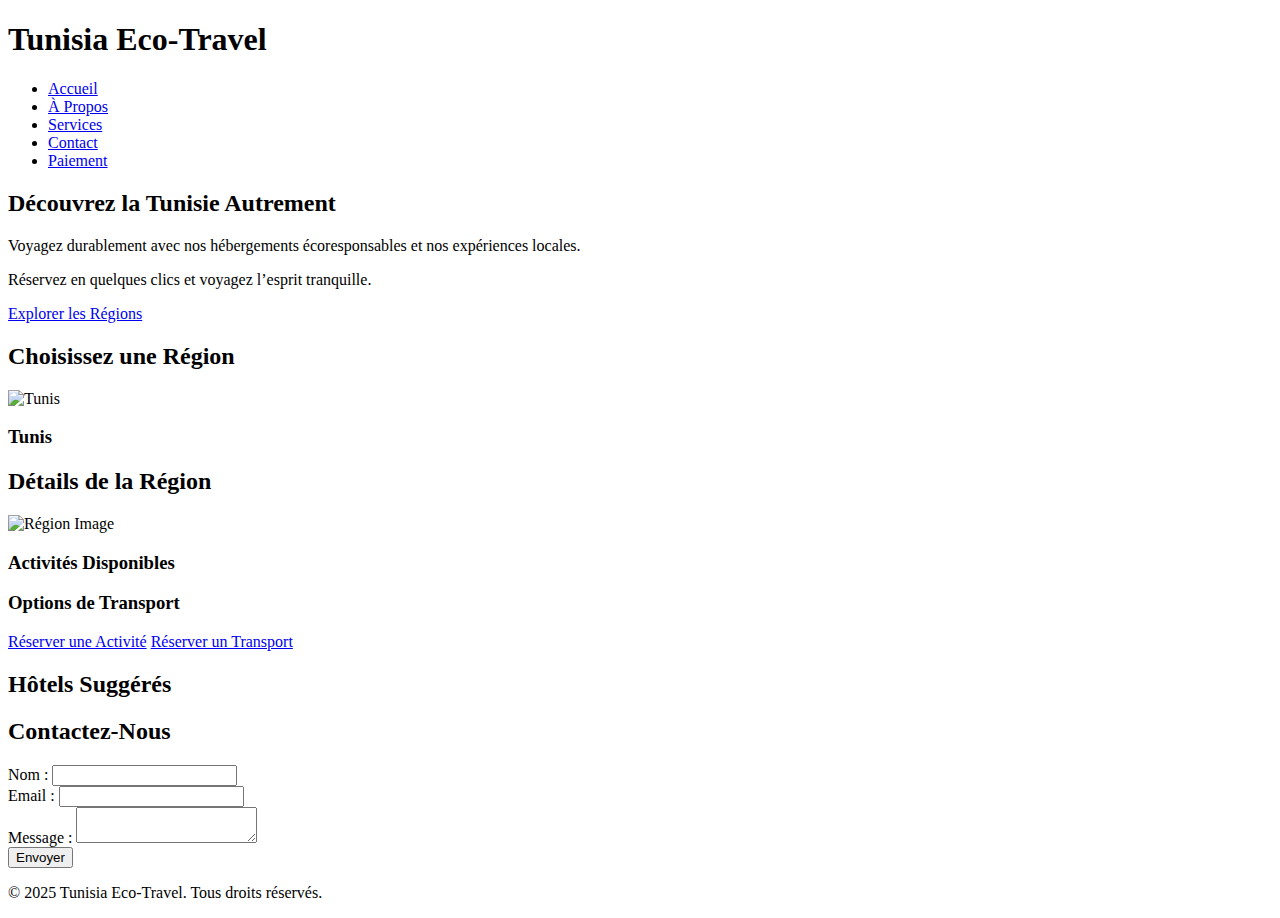
==== index.html @ 3aa5c6bc "Add files via upload" ====
<!DOCTYPE html>
<html lang="fr">
<head>
    <meta charset="UTF-8">
    <meta name="viewport" content="width=device-width, initial-scale=1.0">
    <title>Tunisia Eco-Travel</title>
    <link rel="stylesheet" href="css/styles.css">
    <link rel="stylesheet" href="https://cdnjs.cloudflare.com/ajax/libs/font-awesome/6.0.0-beta3/css/all.min.css">
    <style>
        @import url('https://fonts.googleapis.com/css2?family=Boldonse&family=Iansui&family=Inconsolata:wght@200..900&family=PT+Sans:ital,wght@0,400;0,700;1,400;1,700&family=Playwrite+HU:wght@100..400&display=swap');
    </style>
</head>
<body>
    <!-- Header -->
    <header>
        <div class="logo">
            <h1>Tunisia Eco-Travel</h1>
        </div>
        <nav>
            <ul>
                <li><a href="#home">Accueil</a></li>
                <li><a href="#about">À Propos</a></li>
                <li><a href="#services">Services</a></li>
                <li><a href="#contact">Contact</a></li>
                <li><a href="reservations/payment.html">Paiement</a></li>
            </ul>
        </nav>
    </header>

    <!-- Section Accueil -->
    <section id="home" class="hero" style="background-image: url('images/background.jpg');">
        <h2>Découvrez la Tunisie Autrement</h2>
        <p>Voyagez durablement avec nos hébergements écoresponsables et nos expériences locales.</p>
        <p>Réservez en quelques clics et voyagez l’esprit tranquille.</p>
        <a href="#services" class="btn">Explorer les Régions</a>
    </section>

    <!-- Section Services -->
    <section id="services" class="services">
        <h2>Choisissez une Région</h2>
        <div class="gouvernorat-grid">
            <!-- Example for Tunis -->
            <div class="gouvernorat-card" data-gouvernorat="tunis">
                <img src="images/gouvernorats/tunis.jpg" alt="Tunis">
                <h3>Tunis</h3>
            </div>
            <!-- Add more gouvernorats here -->
        </div>
    </section>

    <!-- Section Détails -->
    <section id="details" class="details">
        <h2 id="gouvernorat-name">Détails de la Région</h2>
        <div class="details-content">
            <div class="details-image">
                <img id="gouvernorat-image" src="" alt="Région Image">
            </div>
            <div class="details-text">
                <h3>Activités Disponibles</h3>
                <ul id="activities-list">
                    <!-- Activities will be populated by JavaScript -->
                </ul>
                <h3>Options de Transport</h3>
                <ul id="transport-list">
                    <!-- Transport options will be populated by JavaScript -->
                </ul>
                <a href="reservations/reservation-activite.html" class="btn">Réserver une Activité</a>
                <a href="reservations/reservation-transport.html" class="btn">Réserver un Transport</a>
            </div>
        </div>
    </section>

    <!-- Section Hôtels Suggérés -->
    <section id="hotels" class="hotels">
        <h2>Hôtels Suggérés</h2>
        <div class="hotel-grid">
            <!-- Hotel suggestions will be populated by JavaScript -->
        </div>
    </section>

    <!-- Section Contact -->
    <section id="contact" class="contact">
        <h2>Contactez-Nous</h2>
        <div class="contact-form">
            <form id="contactForm">
                <div class="form-group">
                    <label for="name">Nom :</label>
                    <input type="text" id="name" name="name" required>
                </div>
                <div class="form-group">
                    <label for="email">Email :</label>
                    <input type="email" id="email" name="email" required>
                </div>
                <div class="form-group">
                    <label for="message">Message :</label>
                    <textarea id="message" name="message" required></textarea>
                </div>
                <button type="submit">Envoyer</button>
            </form>
        </div>
    </section>

    <!-- Footer -->
    <footer>
        <p>&copy; 2025 Tunisia Eco-Travel. Tous droits réservés.</p>
    </footer>

    <!-- Script JavaScript -->
    <script src="js/scripts.js"></script>
</body>
</html>
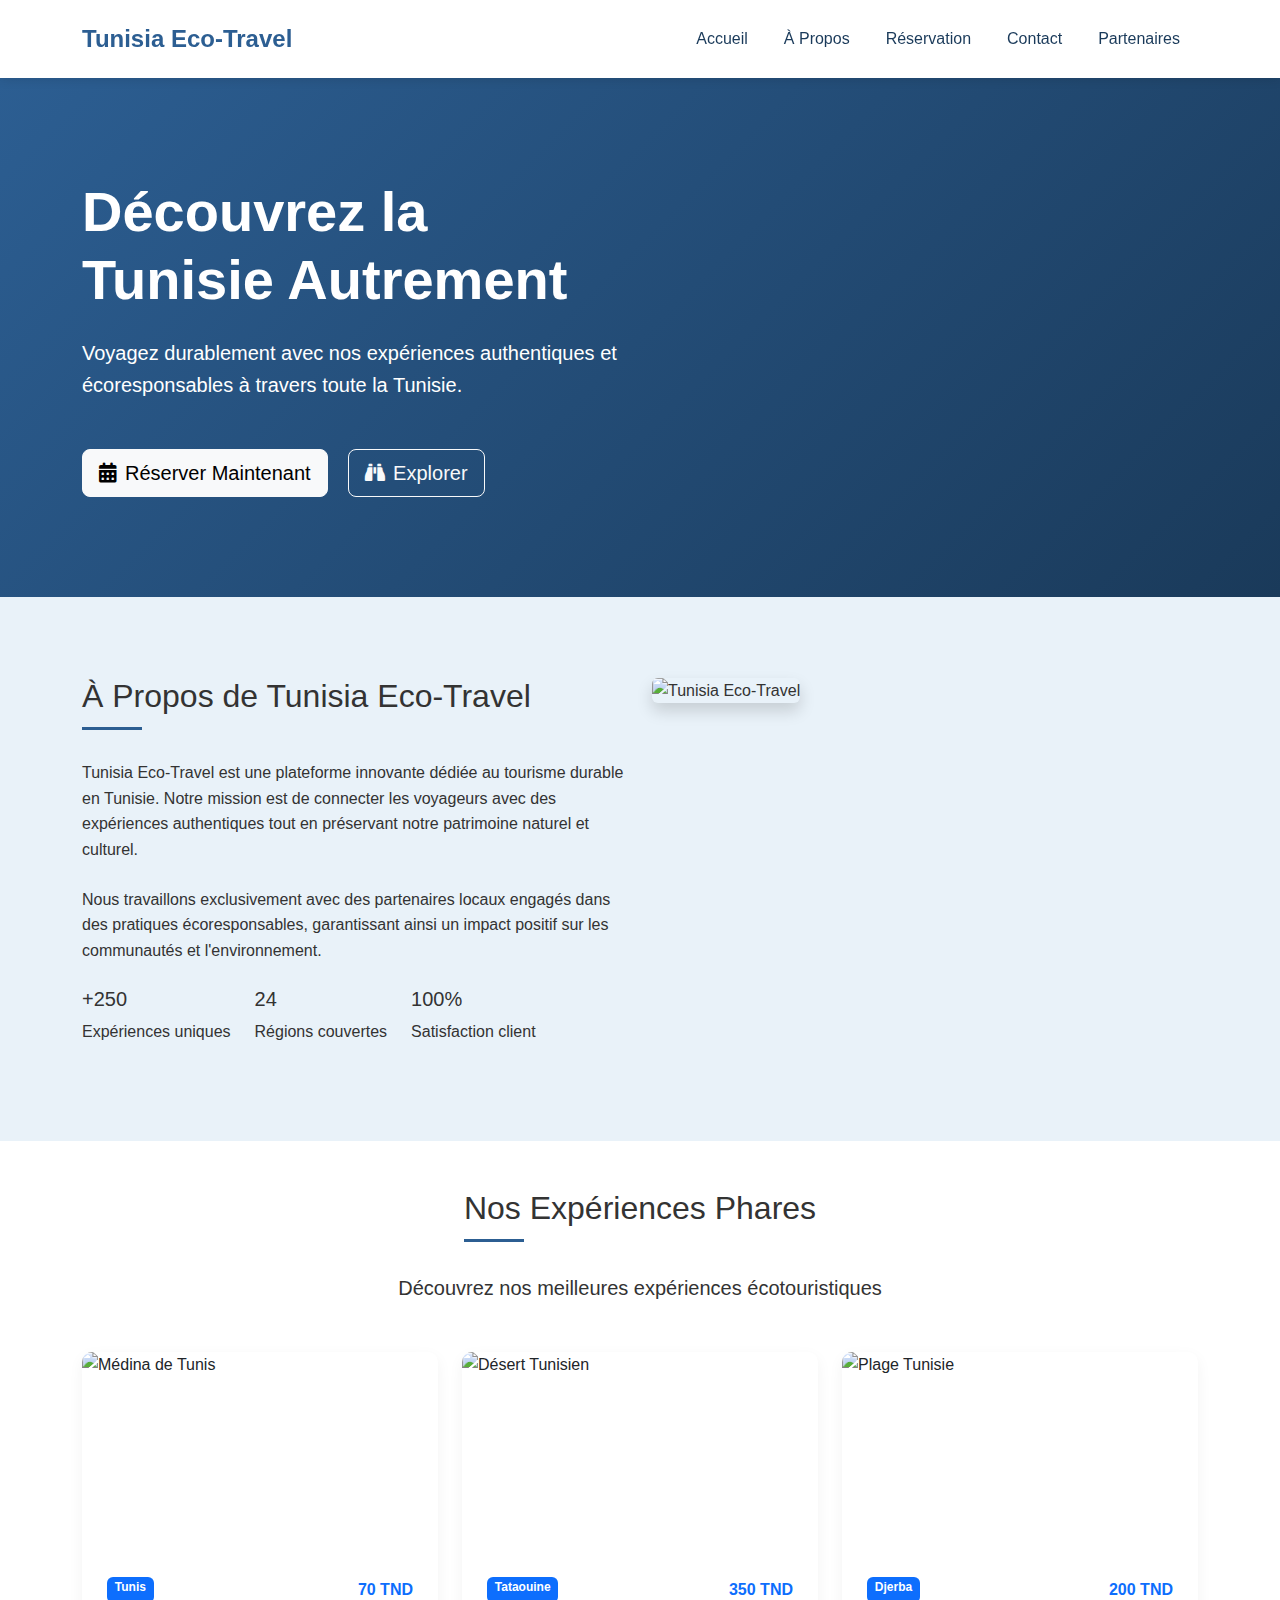
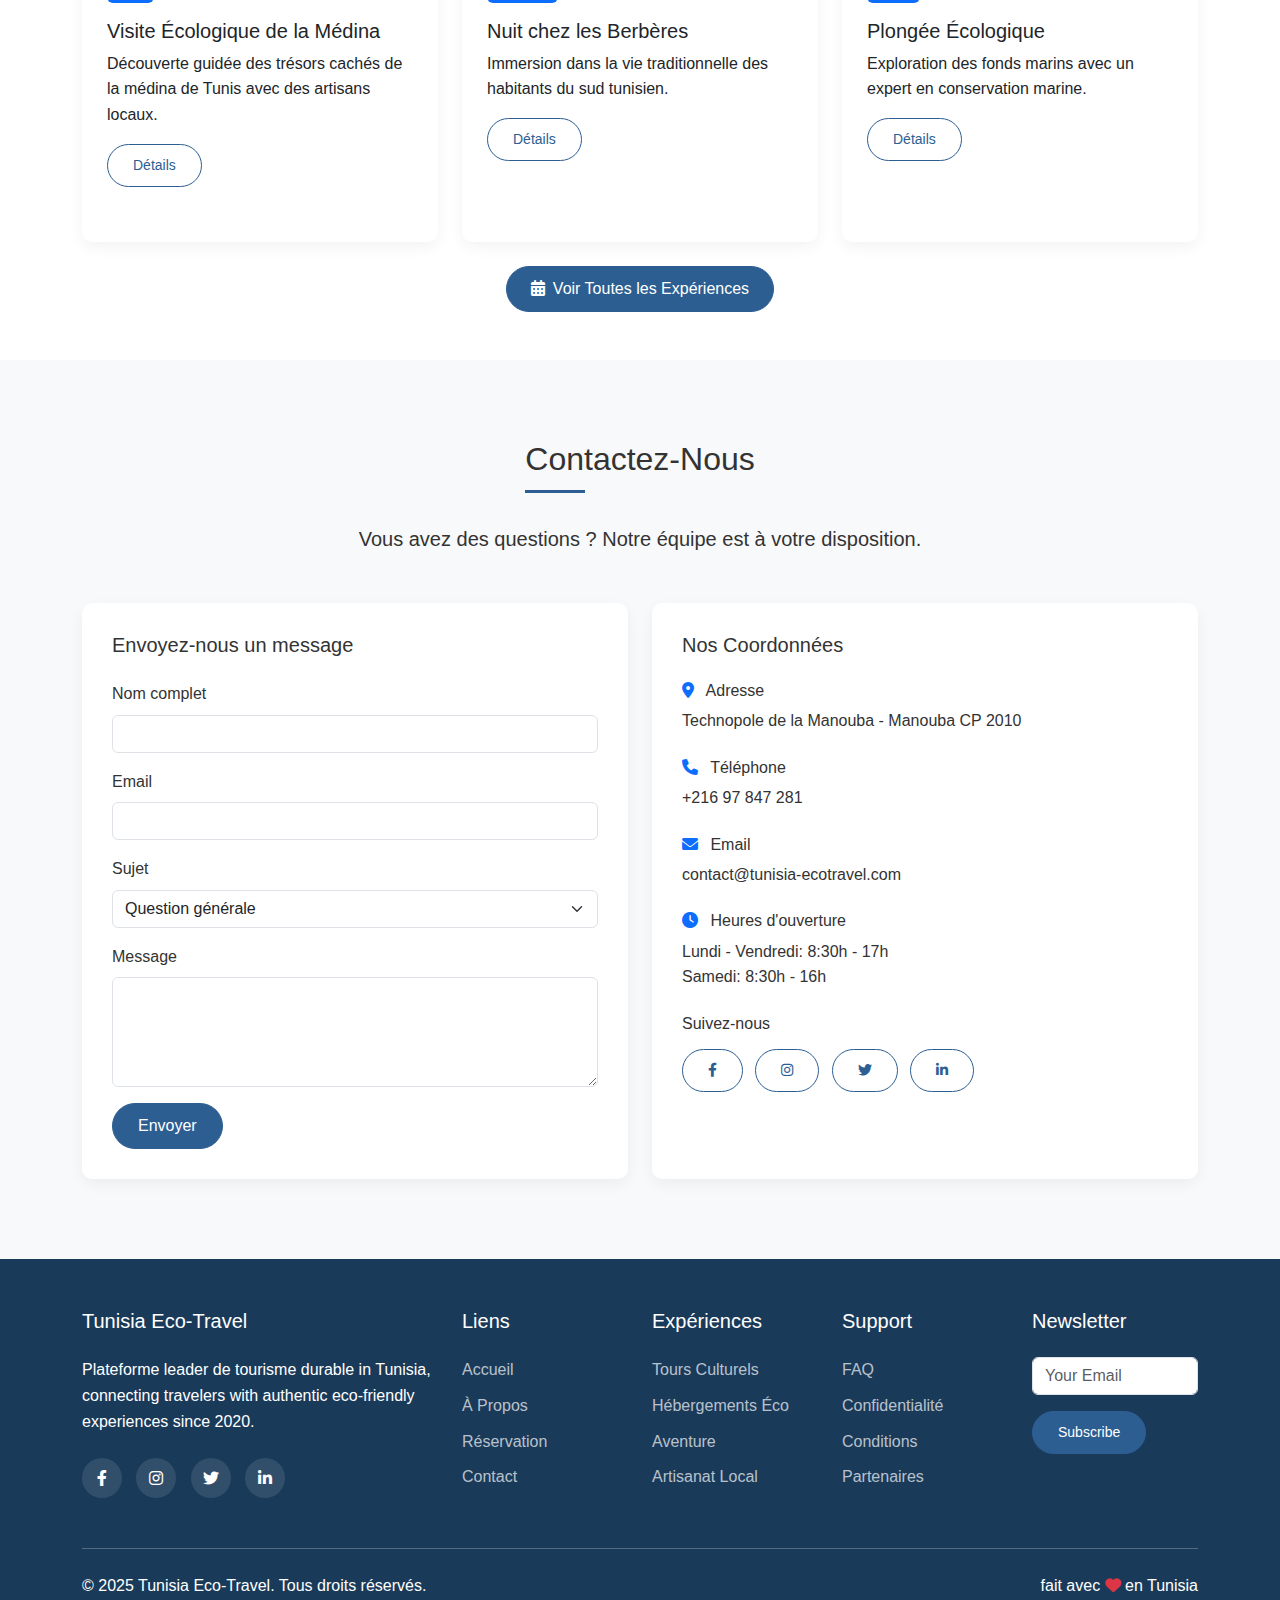
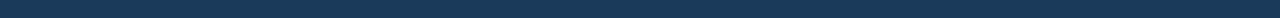
==== commit 81837978: "Add files via upload" ====
--- a/index.html
+++ b/index.html
@@ -3,109 +3,505 @@
 <head>
     <meta charset="UTF-8">
     <meta name="viewport" content="width=device-width, initial-scale=1.0">
-    <title>Tunisia Eco-Travel</title>
-    <link rel="stylesheet" href="css/styles.css">
+    <title>Tunisia Eco-Travel - Tourisme Durable</title>
+    <!-- Bootstrap CSS -->
+    <link href="https://cdn.jsdelivr.net/npm/bootstrap@5.3.0/dist/css/bootstrap.min.css" rel="stylesheet">
+    <!-- Font Awesome -->
     <link rel="stylesheet" href="https://cdnjs.cloudflare.com/ajax/libs/font-awesome/6.0.0-beta3/css/all.min.css">
+    <!-- Custom CSS -->
     <style>
-        @import url('https://fonts.googleapis.com/css2?family=Boldonse&family=Iansui&family=Inconsolata:wght@200..900&family=PT+Sans:ital,wght@0,400;0,700;1,400;1,700&family=Playwrite+HU:wght@100..400&display=swap');
+        :root {
+            --primary-blue: #2c5e92;
+            --dark-blue: #1a3a5a;
+            --light-blue: #e9f2f9;
+        }
+        
+        body {
+            font-family: 'Segoe UI', Tahoma, Geneva, Verdana, sans-serif;
+            color: #333;
+            line-height: 1.6;
+        }
+        
+        /* Modern Header */
+        .navbar {
+            background-color: white !important;
+            box-shadow: 0 2px 10px rgba(0,0,0,0.1);
+            padding: 15px 0;
+        }
+        
+        .navbar-brand {
+            font-weight: 700;
+            color: var(--primary-blue) !important;
+            font-size: 1.5rem;
+        }
+        
+        .nav-link {
+            color: var(--dark-blue) !important;
+            font-weight: 500;
+            margin: 0 10px;
+            position: relative;
+        }
+        
+        .nav-link:hover {
+            color: var(--primary-blue) !important;
+        }
+        
+        .nav-link:hover::after {
+            content: '';
+            position: absolute;
+            bottom: -5px;
+            left: 0;
+            width: 100%;
+            height: 2px;
+            background-color: var(--primary-blue);
+        }
+        
+        /* Hero Section */
+        .hero-section {
+            background: linear-gradient(135deg, var(--primary-blue) 0%, var(--dark-blue) 100%);
+            color: white;
+            padding: 100px 0;
+            position: relative;
+            overflow: hidden;
+        }
+        
+        .hero-section::before {
+            content: '';
+            position: absolute;
+            top: 0;
+            right: 0;
+            width: 50%;
+            height: 100%;
+            background: url('images/background.jpg') center/cover no-repeat;
+            opacity: 0.2;
+        }
+        
+        /* Cards */
+        .feature-card {
+            border: none;
+            border-radius: 10px;
+            overflow: hidden;
+            box-shadow: 0 5px 15px rgba(0,0,0,0.05);
+            transition: all 0.3s ease;
+            margin-bottom: 30px;
+        }
+        
+        .feature-card:hover {
+            transform: translateY(-10px);
+            box-shadow: 0 15px 30px rgba(0,0,0,0.1);
+        }
+        
+        .feature-card img {
+            height: 200px;
+            object-fit: cover;
+        }
+        
+        .feature-card .card-body {
+            padding: 25px;
+        }
+        
+        /* About Section */
+        .about-section {
+            background-color: var(--light-blue);
+            padding: 80px 0;
+        }
+        
+        /* Contact Section */
+        .contact-section {
+            padding: 80px 0;
+        }
+        
+        .contact-card {
+            border: none;
+            border-radius: 10px;
+            box-shadow: 0 5px 15px rgba(0,0,0,0.05);
+            padding: 30px;
+        }
+        
+        /* Footer */
+        footer {
+            background-color: var(--dark-blue);
+            color: white;
+            padding: 50px 0 20px;
+        }
+        
+        .footer-links a {
+            color: rgba(255,255,255,0.7);
+            text-decoration: none;
+            display: block;
+            margin-bottom: 10px;
+            transition: all 0.3s;
+        }
+        
+        .footer-links a:hover {
+            color: white;
+            padding-left: 5px;
+        }
+        
+        .social-icons a {
+            color: white;
+            background-color: rgba(255,255,255,0.1);
+            width: 40px;
+            height: 40px;
+            border-radius: 50%;
+            display: inline-flex;
+            align-items: center;
+            justify-content: center;
+            margin-right: 10px;
+            transition: all 0.3s;
+        }
+        
+        .social-icons a:hover {
+            background-color: var(--primary-blue);
+            transform: translateY(-3px);
+        }
+        
+        /* Utility Classes */
+        .section-title {
+            position: relative;
+            padding-bottom: 15px;
+            margin-bottom: 30px;
+        }
+        
+        .section-title::after {
+            content: '';
+            position: absolute;
+            bottom: 0;
+            left: 0;
+            width: 60px;
+            height: 3px;
+            background-color: var(--primary-blue);
+        }
+        
+        .btn-primary {
+            background-color: var(--primary-blue);
+            border-color: var(--primary-blue);
+            padding: 10px 25px;
+            border-radius: 30px;
+            font-weight: 500;
+        }
+        
+        .btn-outline-primary {
+            color: var(--primary-blue);
+            border-color: var(--primary-blue);
+            padding: 10px 25px;
+            border-radius: 30px;
+            font-weight: 500;
+        }
+        
+        .btn-outline-primary:hover {
+            background-color: var(--primary-blue);
+        }
+        .social-icons a {
+            text-decoration: none;
+        }
     </style>
 </head>
 <body>
-    <!-- Header -->
-    <header>
-        <div class="logo">
-            <h1>Tunisia Eco-Travel</h1>
+    <!-- Navigation -->
+    <nav class="navbar navbar-expand-lg navbar-light sticky-top">
+        <div class="container">
+            <a class="navbar-brand" href="#">Tunisia Eco-Travel</a>
+            <button class="navbar-toggler" type="button" data-bs-toggle="collapse" data-bs-target="#navbarNav">
+                <span class="navbar-toggler-icon"></span>
+            </button>
+            <div class="collapse navbar-collapse" id="navbarNav">
+                <ul class="navbar-nav ms-auto">
+                    <li class="nav-item">
+                        <a class="nav-link" href="index.html">Accueil</a>
+                    </li>
+                    <li class="nav-item">
+                        <a class="nav-link" href="reservations/about.html">À Propos</a>
+                    </li>
+                    <li class="nav-item">
+                        <a class="nav-link" href="reservations/reservation.html">Réservation</a>
+                    </li>
+                    <li class="nav-item">
+                        <a class="nav-link" href="reservations/contact.html">Contact</a>
+                    </li>
+                    <li class="nav-item">
+                        <a class="nav-link" href="reservations/partenaires.html">Partenaires</a>
+                    </li>
+                </ul>
+            </div>
         </div>
-        <nav>
-            <ul>
-                <li><a href="#home">Accueil</a></li>
-                <li><a href="#about">À Propos</a></li>
-                <li><a href="#services">Services</a></li>
-                <li><a href="#contact">Contact</a></li>
-                <li><a href="reservations/payment.html">Paiement</a></li>
-            </ul>
-        </nav>
-    </header>
+    </nav>
 
-    <!-- Section Accueil -->
-    <section id="home" class="hero" style="background-image: url('images/background.jpg');">
-        <h2>Découvrez la Tunisie Autrement</h2>
-        <p>Voyagez durablement avec nos hébergements écoresponsables et nos expériences locales.</p>
-        <p>Réservez en quelques clics et voyagez l’esprit tranquille.</p>
-        <a href="#services" class="btn">Explorer les Régions</a>
-    </section>
-
-    <!-- Section Services -->
-    <section id="services" class="services">
-        <h2>Choisissez une Région</h2>
-        <div class="gouvernorat-grid">
-            <!-- Example for Tunis -->
-            <div class="gouvernorat-card" data-gouvernorat="tunis">
-                <img src="images/gouvernorats/tunis.jpg" alt="Tunis">
-                <h3>Tunis</h3>
-            </div>
-            <!-- Add more gouvernorats here -->
+    <!-- Hero Section -->
+    <section class="hero-section">
+        <div class="container">
+            <div class="row align-items-center">
+                <div class="col-lg-6">
+                    <h1 class="display-4 fw-bold mb-4">Découvrez la Tunisie Autrement</h1>
+                    <p class="lead mb-5">Voyagez durablement avec nos expériences authentiques et écoresponsables à travers toute la Tunisie.</p>
+                    <a href="../PFA/reservations/reservation.html" class="btn btn-light btn-lg me-3">
+                        <i class="fas fa-calendar-alt me-2"></i>Réserver Maintenant
+                    </a>
+                    <a href="#experiences" class="btn btn-outline-light btn-lg">
+                        <i class="fas fa-binoculars me-2"></i>Explorer
+                    </a>
+                </div>
+            </div>
         </div>
     </section>
 
-    <!-- Section Détails -->
-    <section id="details" class="details">
-        <h2 id="gouvernorat-name">Détails de la Région</h2>
-        <div class="details-content">
-            <div class="details-image">
-                <img id="gouvernorat-image" src="" alt="Région Image">
-            </div>
-            <div class="details-text">
-                <h3>Activités Disponibles</h3>
-                <ul id="activities-list">
-                    <!-- Activities will be populated by JavaScript -->
-                </ul>
-                <h3>Options de Transport</h3>
-                <ul id="transport-list">
-                    <!-- Transport options will be populated by JavaScript -->
-                </ul>
-                <a href="reservations/reservation-activite.html" class="btn">Réserver une Activité</a>
-                <a href="reservations/reservation-transport.html" class="btn">Réserver un Transport</a>
+    <!-- About Section -->
+    <section class="about-section">
+        <div class="container">
+            <div class="row">
+                <div class="col-lg-6">
+                    <h2 class="section-title">À Propos de Tunisia Eco-Travel</h2>
+                    <p class="mb-4">Tunisia Eco-Travel est une plateforme innovante dédiée au tourisme durable en Tunisie. Notre mission est de connecter les voyageurs avec des expériences authentiques tout en préservant notre patrimoine naturel et culturel.</p>
+                    <p>Nous travaillons exclusivement avec des partenaires locaux engagés dans des pratiques écoresponsables, garantissant ainsi un impact positif sur les communautés et l'environnement.</p>
+                    <div class="d-flex mt-4">
+                        <div class="pe-4">
+                            <h3 class="h5">+250</h3>
+                            <p>Expériences uniques</p>
+                        </div>
+                        <div class="pe-4">
+                            <h3 class="h5">24</h3>
+                            <p>Régions couvertes</p>
+                        </div>
+                        <div>
+                            <h3 class="h5">100%</h3>
+                            <p>Satisfaction client</p>
+                        </div>
+                    </div>
+                </div>
+                <div class="col-lg-6">
+                    <img src="images/tabarka.jpg" 
+                         alt="Tunisia Eco-Travel" class="img-fluid rounded shadow">
+                </div>
             </div>
         </div>
     </section>
 
-    <!-- Section Hôtels Suggérés -->
-    <section id="hotels" class="hotels">
-        <h2>Hôtels Suggérés</h2>
-        <div class="hotel-grid">
-            <!-- Hotel suggestions will be populated by JavaScript -->
+    <!-- Experiences Section -->
+    <section class="py-5" id="experiences">
+        <div class="container">
+            <div class="text-center mb-5">
+                <h2 class="section-title d-inline-block">Nos Expériences Phares</h2>
+                <p class="lead">Découvrez nos meilleures expériences écotouristiques</p>
+            </div>
+            
+            <div class="row">
+                <div class="col-lg-4 col-md-6">
+                    <div class="feature-card card h-100">
+                        <img src="images/medina.png" 
+                             class="card-img-top" alt="Médina de Tunis">
+                        <div class="card-body">
+                            <div class="d-flex justify-content-between mb-3">
+                                <span class="badge bg-primary">Tunis</span>
+                                <span class="text-primary fw-bold">70 TND</span>
+                            </div>
+                            <h3 class="h5">Visite Écologique de la Médina</h3>
+                            <p class="card-text">Découverte guidée des trésors cachés de la médina de Tunis avec des artisans locaux.</p>
+                            <a href="#" class="btn btn-sm btn-outline-primary">Détails</a>
+                        </div>
+                    </div>
+                </div>
+                
+                <div class="col-lg-4 col-md-6">
+                    <div class="feature-card card h-100">
+                        <img src="images/Tataouine.jpg" 
+                             class="card-img-top" alt="Désert Tunisien">
+                        <div class="card-body">
+                            <div class="d-flex justify-content-between mb-3">
+                                <span class="badge bg-primary">Tataouine</span>
+                                <span class="text-primary fw-bold">350 TND</span>
+                            </div>
+                            <h3 class="h5">Nuit chez les Berbères</h3>
+                            <p class="card-text">Immersion dans la vie traditionnelle des habitants du sud tunisien.</p>
+                            <a href="#" class="btn btn-sm btn-outline-primary">Détails</a>
+                        </div>
+                    </div>
+                </div>
+                
+                <div class="col-lg-4 col-md-6">
+                    <div class="feature-card card h-100">
+                        <img src="images/djerba.jpg" 
+                             class="card-img-top" alt="Plage Tunisie">
+                        <div class="card-body">
+                            <div class="d-flex justify-content-between mb-3">
+                                <span class="badge bg-primary">Djerba</span>
+                                <span class="text-primary fw-bold">200 TND</span>
+                            </div>
+                            <h3 class="h5">Plongée Écologique</h3>
+                            <p class="card-text">Exploration des fonds marins avec un expert en conservation marine.</p>
+                            <a href="#" class="btn btn-sm btn-outline-primary">Détails</a>
+                        </div>
+                    </div>
+                </div>
+            </div>
+            
+            <div class="text-center mt-4">
+                <a href="reservations/reservation.html" class="btn btn-primary px-4">
+                    <i class="fas fa-calendar-alt me-2"></i>Voir Toutes les Expériences
+                </a>
+            </div>
         </div>
     </section>
 
-    <!-- Section Contact -->
-    <section id="contact" class="contact">
-        <h2>Contactez-Nous</h2>
-        <div class="contact-form">
-            <form id="contactForm">
-                <div class="form-group">
-                    <label for="name">Nom :</label>
-                    <input type="text" id="name" name="name" required>
-                </div>
-                <div class="form-group">
-                    <label for="email">Email :</label>
-                    <input type="email" id="email" name="email" required>
-                </div>
-                <div class="form-group">
-                    <label for="message">Message :</label>
-                    <textarea id="message" name="message" required></textarea>
-                </div>
-                <button type="submit">Envoyer</button>
-            </form>
+    <!-- Contact Section -->
+    <section class="contact-section bg-light">
+        <div class="container">
+            <div class="row justify-content-center">
+                <div class="col-lg-8 text-center">
+                    <h2 class="section-title d-inline-block">Contactez-Nous</h2>
+                    <p class="lead mb-5">Vous avez des questions ? Notre équipe est à votre disposition.</p>
+                </div>
+            </div>
+            
+            <div class="row">
+                <div class="col-lg-6">
+                    <div class="contact-card bg-white h-100">
+                        <h3 class="h5 mb-4">Envoyez-nous un message</h3>
+                        <form>
+                            <div class="mb-3">
+                                <label class="form-label">Nom complet</label>
+                                <input type="text" class="form-control" required>
+                            </div>
+                            <div class="mb-3">
+                                <label class="form-label">Email</label>
+                                <input type="email" class="form-control" required>
+                            </div>
+                            <div class="mb-3">
+                                <label class="form-label">Sujet</label>
+                                <select class="form-select">
+                                    <option>Question générale</option>
+                                    <option>Réservation</option>
+                                    <option>Partenariat</option>
+                                </select>
+                            </div>
+                            <div class="mb-3">
+                                <label class="form-label">Message</label>
+                                <textarea class="form-control" rows="4" required></textarea>
+                            </div>
+                            <button type="submit" class="btn btn-primary">Envoyer</button>
+                        </form>
+                    </div>
+                </div>
+                
+                <div class="col-lg-6 mt-4 mt-lg-0">
+                    <div class="contact-card bg-white h-100">
+                        <h3 class="h5 mb-4">Nos Coordonnées</h3>
+                        <div class="mb-4">
+                            <h4 class="h6"><i class="fas fa-map-marker-alt text-primary me-2"></i> Adresse</h4>
+                            <p>Technopole de la Manouba - Manouba CP 2010</p>
+                        </div>
+                        <div class="mb-4">
+                            <h4 class="h6"><i class="fas fa-phone text-primary me-2"></i> Téléphone</h4>
+                            <p>+216 97 847 281</p>
+                        </div>
+                        <div class="mb-4">
+                            <h4 class="h6"><i class="fas fa-envelope text-primary me-2"></i> Email</h4>
+                            <p>contact@tunisia-ecotravel.com</p>
+                        </div>
+                        <div>
+                            <h4 class="h6"><i class="fas fa-clock text-primary me-2"></i> Heures d'ouverture</h4>
+                            <p>Lundi - Vendredi: 8:30h - 17h<br>Samedi: 8:30h - 16h</p>
+                        </div>
+                        
+                        <div class="mt-4">
+                            <h4 class="h6 mb-3">Suivez-nous</h4>
+                            <a href="#" class="btn btn-outline-primary btn-sm me-2"><i class="fab fa-facebook-f"></i></a>
+                            <a href="#" class="btn btn-outline-primary btn-sm me-2"><i class="fab fa-instagram"></i></a>
+                            <a href="#" class="btn btn-outline-primary btn-sm me-2"><i class="fab fa-twitter"></i></a>
+                            <a href="#" class="btn btn-outline-primary btn-sm"><i class="fab fa-linkedin-in"></i></a>
+                        </div>
+                    </div>
+                </div>
+            </div>
         </div>
     </section>
 
     <!-- Footer -->
     <footer>
-        <p>&copy; 2025 Tunisia Eco-Travel. Tous droits réservés.</p>
-    </footer>
+        <div class="container">
+            <div class="row">
+                <div class="col-lg-4 mb-4 mb-lg-0">
+                    <h3 class="h5 mb-4">Tunisia Eco-Travel</h3>
+                    <p>Plateforme leader de tourisme durable in Tunisia, connecting travelers with authentic eco-friendly experiences since 2020.</p>
+                    <div class="social-icons mt-4">
+                    <a href="#"><i class="fab fa-facebook-f"></i></a>
+                    <a href="#"><i class="fab fa-instagram"></i></a>
+                    <a href="#"><i class="fab fa-twitter"></i></a>
+                    <a href="#"><i class="fab fa-linkedin-in"></i></a>
+                    </div>
+                    </div>
+                    <div class="col-lg-2 col-md-4 mb-4 mb-md-0">
+                    <h4 class="h5 mb-4">Liens</h4>
+                    <div class="footer-links">
+                    <a href="index.html">Accueil</a>
+                    <a href="reservations/about.html">À Propos</a>
+                    <a href="reservations/reservation.html">Réservation</a>
+                    <a href="reservations/contact.html">Contact</a>
+                    </div>
+                    </div>
+                    <div class="col-lg-2 col-md-4 mb-4 mb-md-0">
+                    <h4 class="h5 mb-4">Expériences</h4>
+                    <div class="footer-links">
+                    <a href="experience.html">Tours Culturels</a>
+                    <a href="experience.html">Hébergements Éco</a>
+                    <a href="experience.html">Aventure</a>
+                    <a href="experience.html">Artisanat Local</a>
+                    </div>
+                    </div>
+                    <div class="col-lg-2 col-md-4 mb-4 mb-md-0">
+                    <h4 class="h5 mb-4">Support</h4>
+                    <div class="footer-links">
+                    <a href="faq.html" target="_blank">FAQ</a>
+                    <a href="privacy.html"  target="_blank">Confidentialité</a>
+                    <a href="terms.html"  target="_blank">Conditions</a>
+                    <a href="reservations/partenaires.html">Partenaires</a>
+                    </div>
+                    </div>
+                    <div class="col-lg-2">
+                    <h4 class="h5 mb-4">Newsletter</h4>
+                    <form>
+                    <div class="mb-3">
+                    <input type="email" class="form-control" placeholder="Your Email">
+                    </div>
+                    <button type="submit" class="btn btn-primary btn-sm">Subscribe</button>
+                    </form>
+                    </div>
+                    </div>
+                    <hr class="mt-5 mb-4">
+                    <div class="row">
+                    <div class="col-md-6 text-center text-md-start">
+                    <p class="mb-0">© 2025 Tunisia Eco-Travel. Tous droits réservés.</p>
+                    </div>
+                    <div class="col-md-6 text-center text-md-end">
+                    <p class="mb-0">fait avec <i class="fas fa-heart text-danger"></i> en Tunisia</p>
+                    </div>
+                    </div>
+                    </div>
+                    </footer>
+                    
+                    <!-- Bootstrap JS -->
+<script src="https://cdn.jsdelivr.net/npm/bootstrap@5.3.0/dist/js/bootstrap.bundle.min.js"></script>
+<!-- Custom JS -->
+<script>
+    // Simple animation for scroll
+    document.querySelectorAll('a[href^="#"]').forEach(anchor => {
+        anchor.addEventListener('click', function (e) {
+            e.preventDefault();
+            document.querySelector(this.getAttribute('href')).scrollIntoView({
+                behavior: 'smooth'
+            });
+        });
+    });
 
-    <!-- Script JavaScript -->
-    <script src="js/scripts.js"></script>
-</body>
-</html>+    // Header scroll effect
+    window.addEventListener('scroll', function() {
+        const navbar = document.querySelector('.navbar');
+        if (window.scrollY > 50) {
+            navbar.classList.add('shadow-sm');
+            navbar.style.padding = '10px 0';
+        } else {
+            navbar.classList.remove('shadow-sm');
+            navbar.style.padding = '15px 0';
+        }
+    });
+</script>
+</body> </html>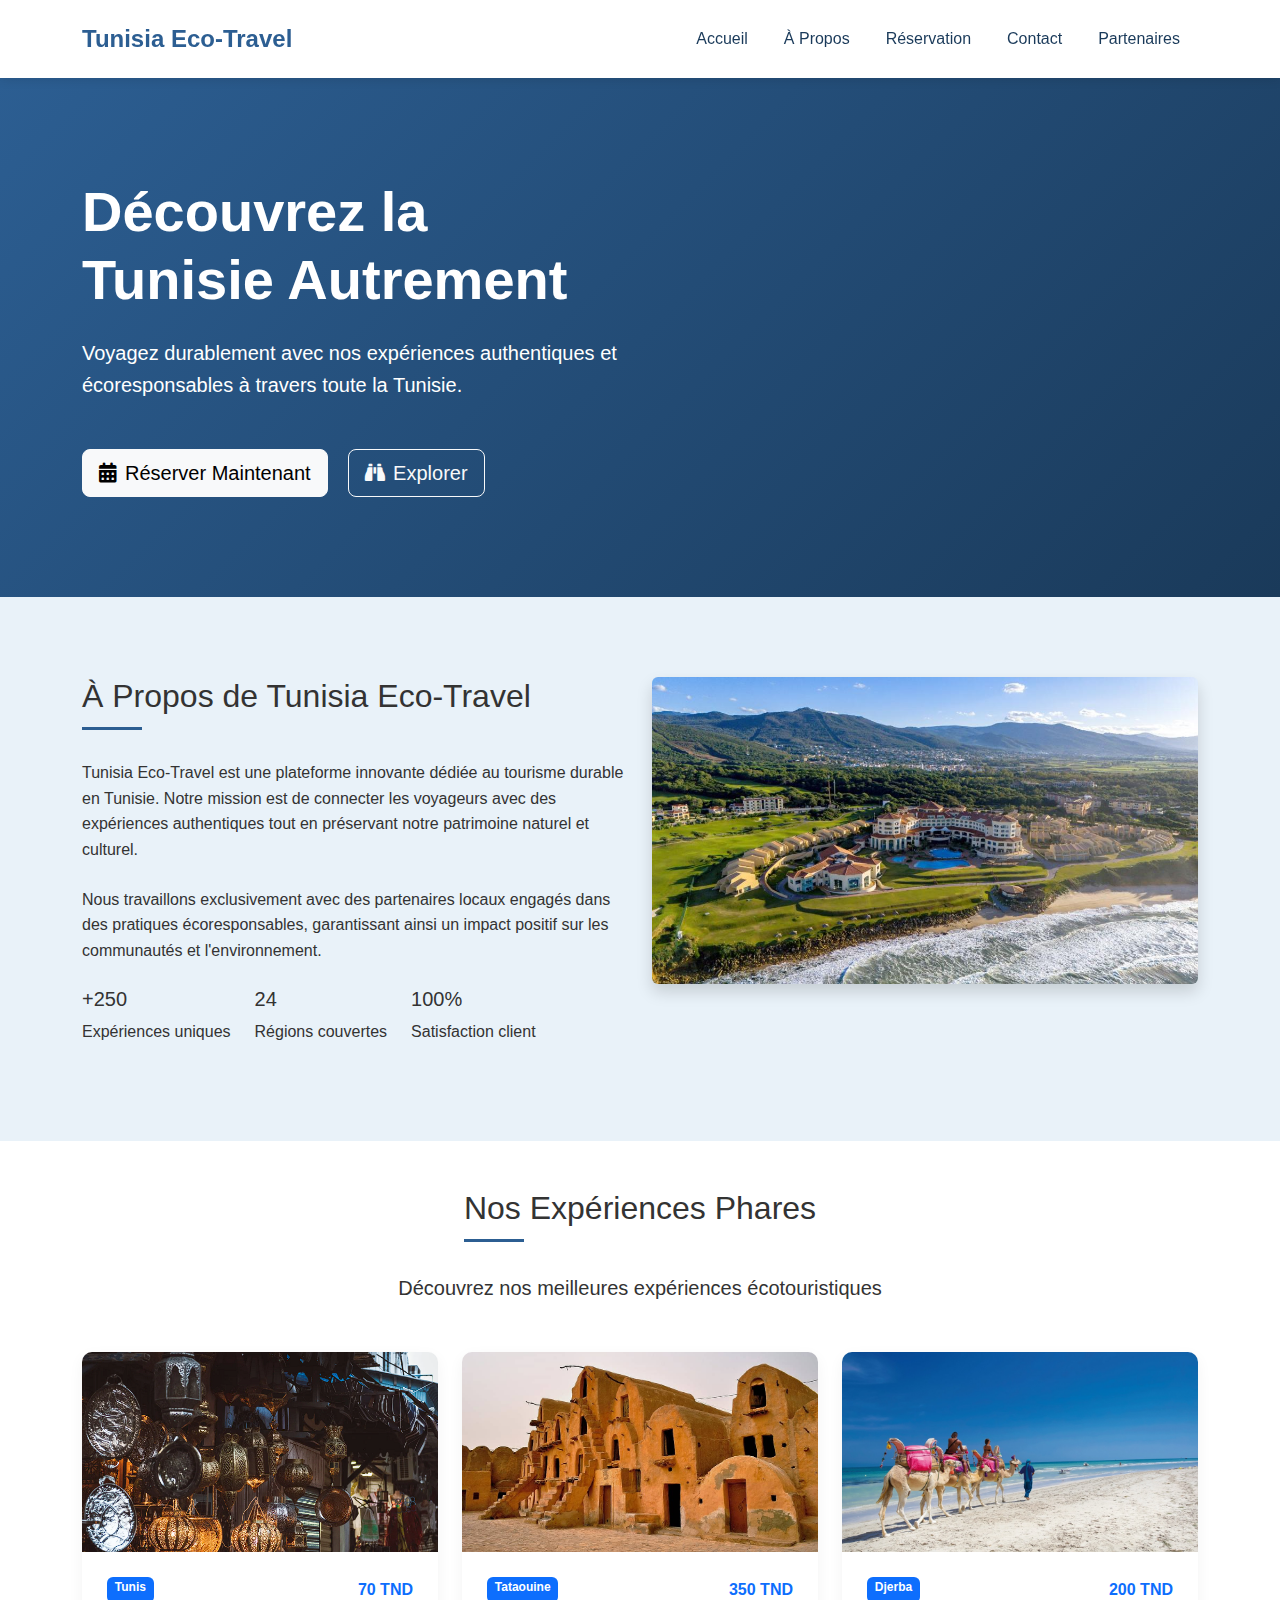
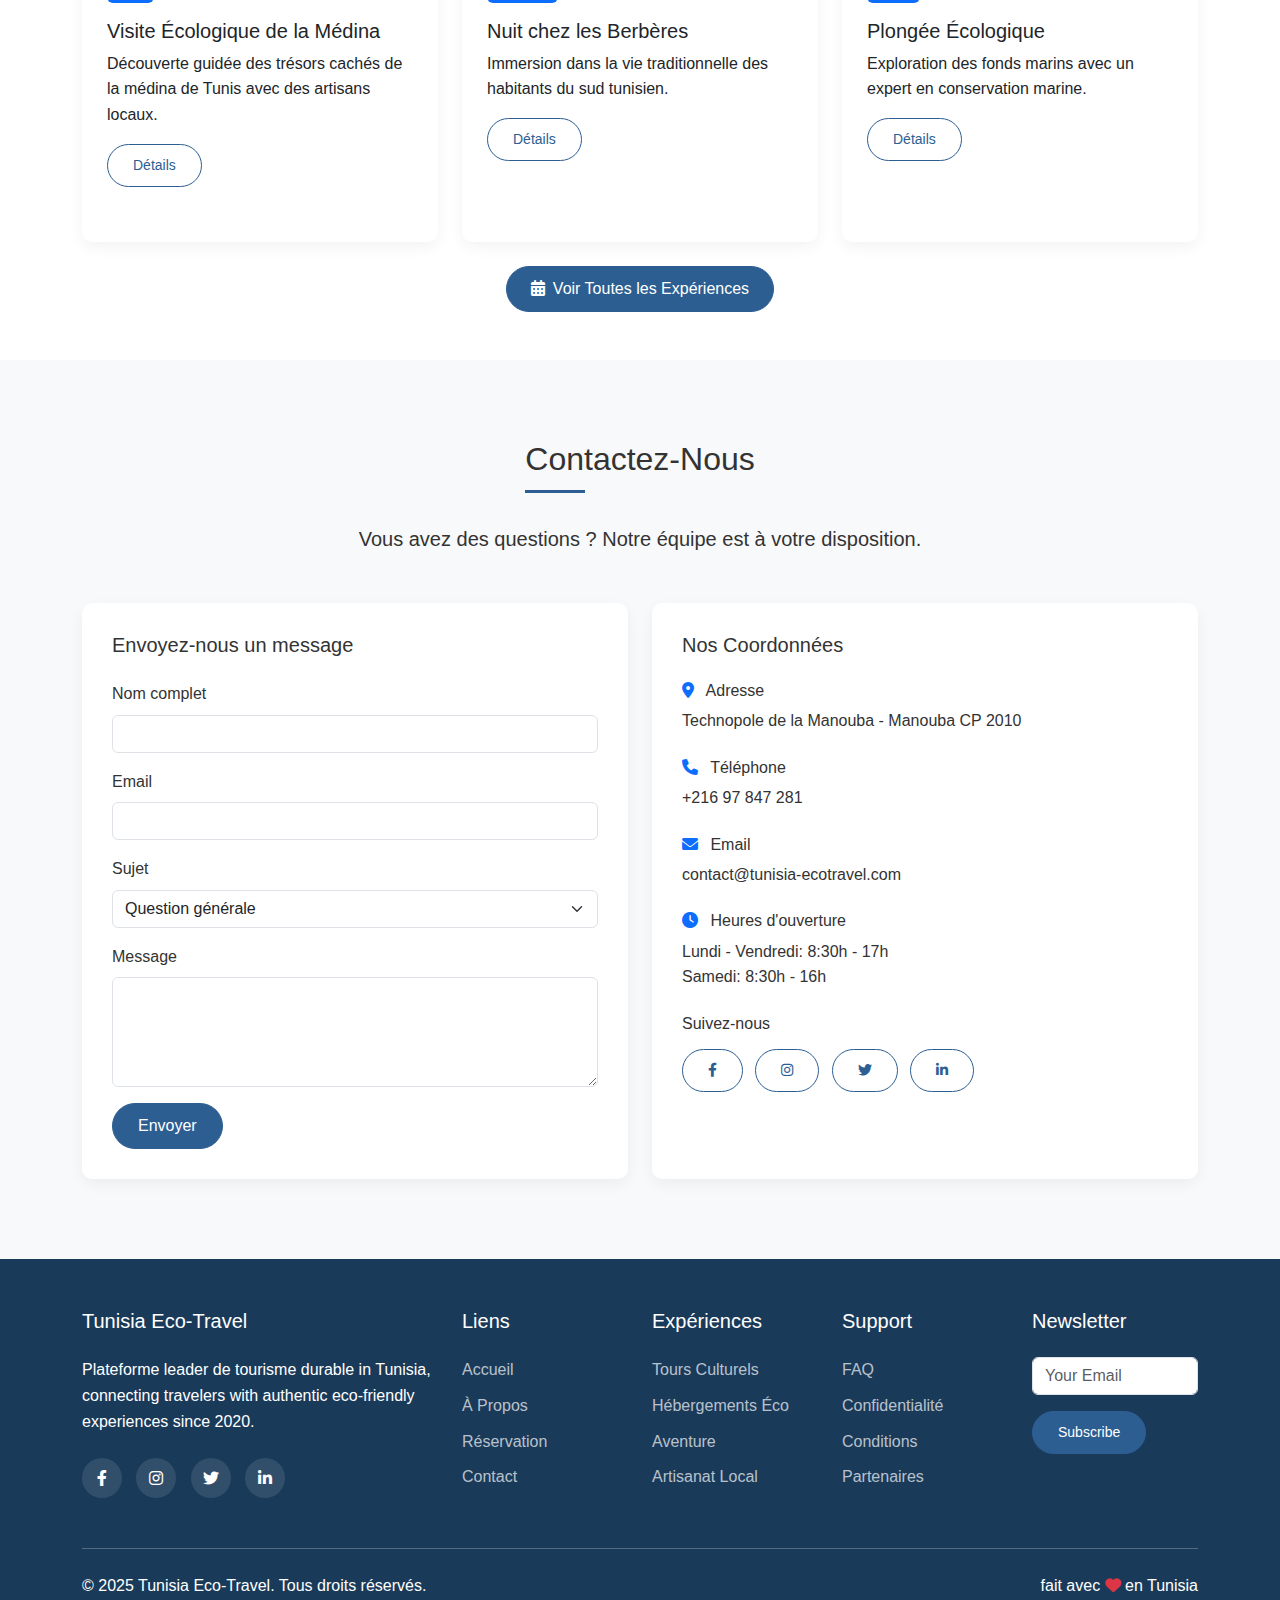
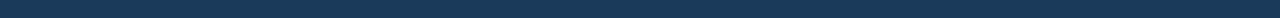
==== commit 93994e19: "Update index.html" ====
--- a/index.html
+++ b/index.html
@@ -211,16 +211,16 @@
                         <a class="nav-link" href="index.html">Accueil</a>
                     </li>
                     <li class="nav-item">
-                        <a class="nav-link" href="reservations/about.html">À Propos</a>
+                        <a class="nav-link" href="about.html">À Propos</a>
                     </li>
                     <li class="nav-item">
-                        <a class="nav-link" href="reservations/reservation.html">Réservation</a>
+                        <a class="nav-link" href="reservation.html">Réservation</a>
                     </li>
                     <li class="nav-item">
-                        <a class="nav-link" href="reservations/contact.html">Contact</a>
+                        <a class="nav-link" href="contact.html">Contact</a>
                     </li>
                     <li class="nav-item">
-                        <a class="nav-link" href="reservations/partenaires.html">Partenaires</a>
+                        <a class="nav-link" href="partenaires.html">Partenaires</a>
                     </li>
                 </ul>
             </div>
@@ -234,7 +234,7 @@
                 <div class="col-lg-6">
                     <h1 class="display-4 fw-bold mb-4">Découvrez la Tunisie Autrement</h1>
                     <p class="lead mb-5">Voyagez durablement avec nos expériences authentiques et écoresponsables à travers toute la Tunisie.</p>
-                    <a href="../PFA/reservations/reservation.html" class="btn btn-light btn-lg me-3">
+                    <a href="reservation.html" class="btn btn-light btn-lg me-3">
                         <i class="fas fa-calendar-alt me-2"></i>Réserver Maintenant
                     </a>
                     <a href="#experiences" class="btn btn-outline-light btn-lg">
@@ -269,7 +269,7 @@
                     </div>
                 </div>
                 <div class="col-lg-6">
-                    <img src="images/tabarka.jpg" 
+                    <img src="tabarka.jpg" 
                          alt="Tunisia Eco-Travel" class="img-fluid rounded shadow">
                 </div>
             </div>
@@ -287,7 +287,7 @@
             <div class="row">
                 <div class="col-lg-4 col-md-6">
                     <div class="feature-card card h-100">
-                        <img src="images/medina.png" 
+                        <img src="medina.png" 
                              class="card-img-top" alt="Médina de Tunis">
                         <div class="card-body">
                             <div class="d-flex justify-content-between mb-3">
@@ -303,7 +303,7 @@
                 
                 <div class="col-lg-4 col-md-6">
                     <div class="feature-card card h-100">
-                        <img src="images/Tataouine.jpg" 
+                        <img src="Tataouine.jpg" 
                              class="card-img-top" alt="Désert Tunisien">
                         <div class="card-body">
                             <div class="d-flex justify-content-between mb-3">
@@ -319,7 +319,7 @@
                 
                 <div class="col-lg-4 col-md-6">
                     <div class="feature-card card h-100">
-                        <img src="images/djerba.jpg" 
+                        <img src="djerba.jpg" 
                              class="card-img-top" alt="Plage Tunisie">
                         <div class="card-body">
                             <div class="d-flex justify-content-between mb-3">
@@ -335,7 +335,7 @@
             </div>
             
             <div class="text-center mt-4">
-                <a href="reservations/reservation.html" class="btn btn-primary px-4">
+                <a href="reservation.html" class="btn btn-primary px-4">
                     <i class="fas fa-calendar-alt me-2"></i>Voir Toutes les Expériences
                 </a>
             </div>
@@ -433,9 +433,9 @@
                     <h4 class="h5 mb-4">Liens</h4>
                     <div class="footer-links">
                     <a href="index.html">Accueil</a>
-                    <a href="reservations/about.html">À Propos</a>
-                    <a href="reservations/reservation.html">Réservation</a>
-                    <a href="reservations/contact.html">Contact</a>
+                    <a href="about.html">À Propos</a>
+                    <a href="reservation.html">Réservation</a>
+                    <a href="contact.html">Contact</a>
                     </div>
                     </div>
                     <div class="col-lg-2 col-md-4 mb-4 mb-md-0">
@@ -453,7 +453,7 @@
                     <a href="faq.html" target="_blank">FAQ</a>
                     <a href="privacy.html"  target="_blank">Confidentialité</a>
                     <a href="terms.html"  target="_blank">Conditions</a>
-                    <a href="reservations/partenaires.html">Partenaires</a>
+                    <a href="partenaires.html">Partenaires</a>
                     </div>
                     </div>
                     <div class="col-lg-2">
@@ -504,4 +504,4 @@
         }
     });
 </script>
-</body> </html>+</body> </html>
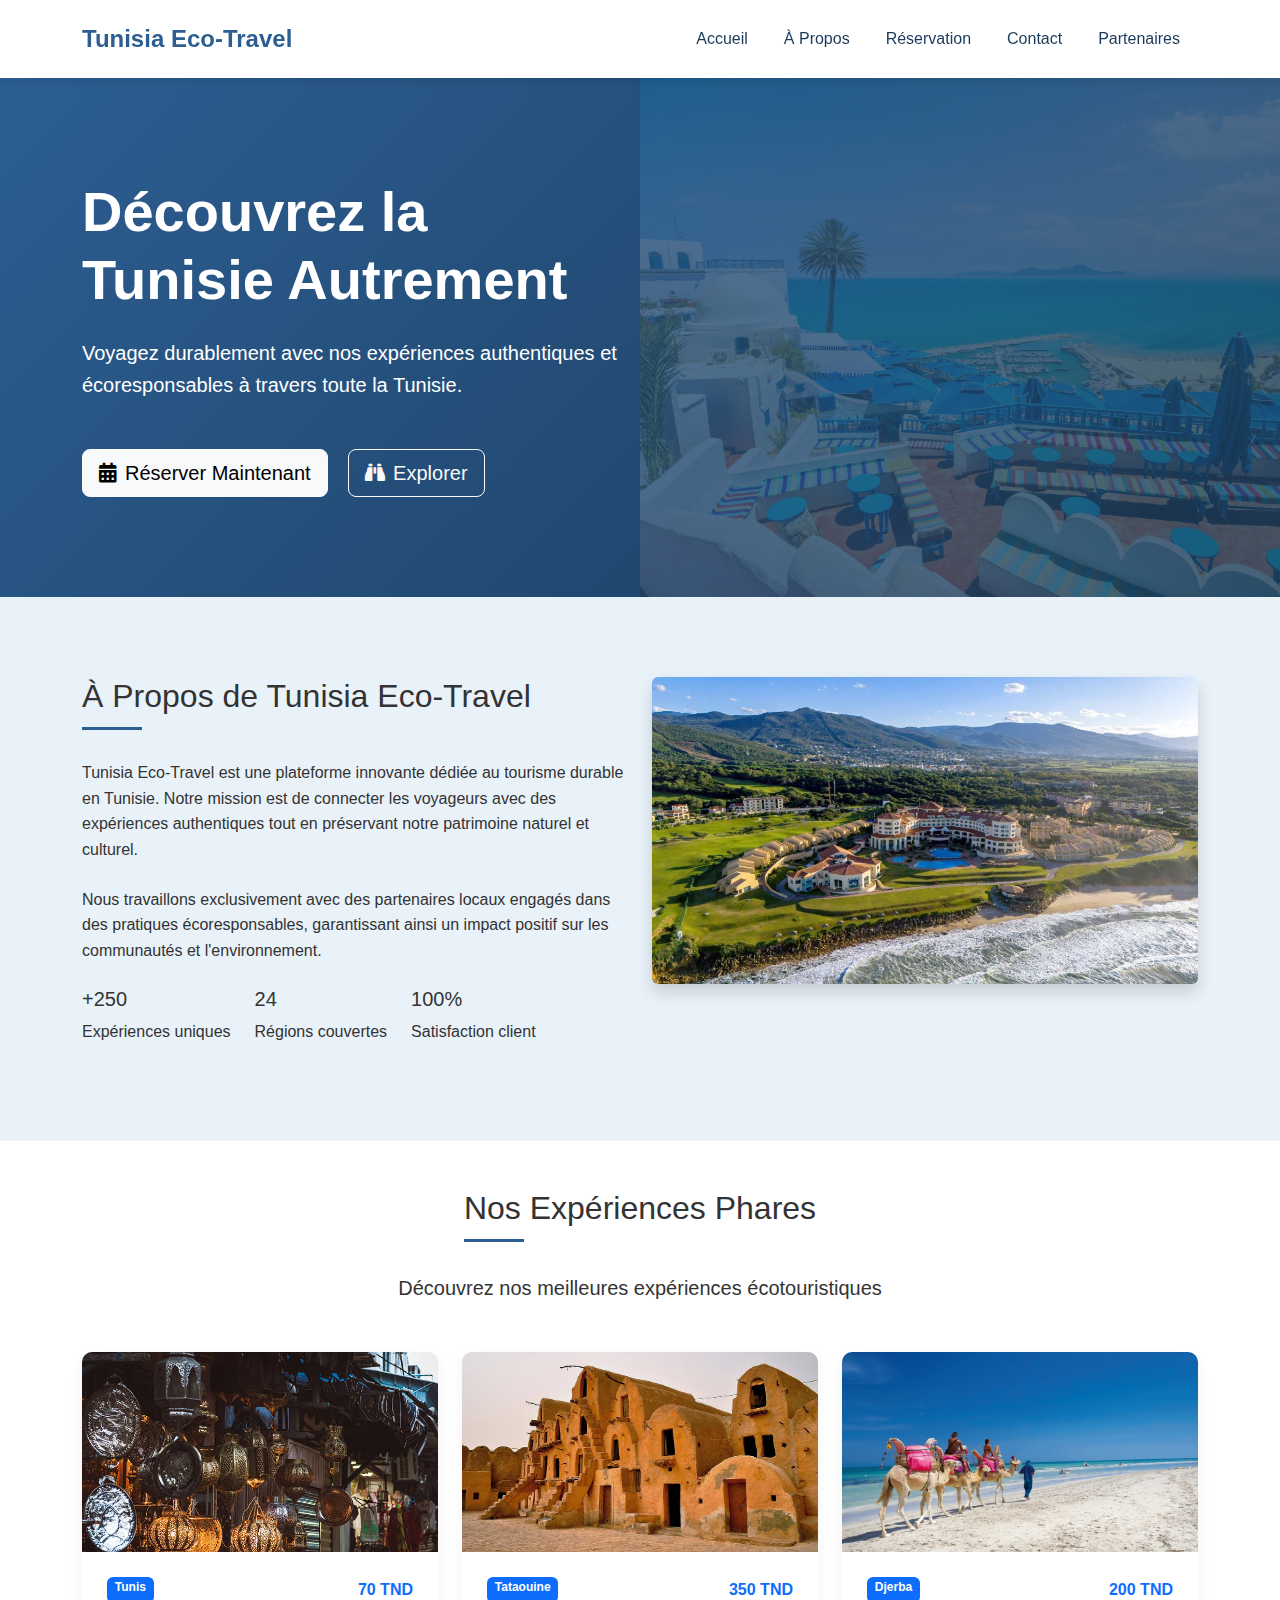
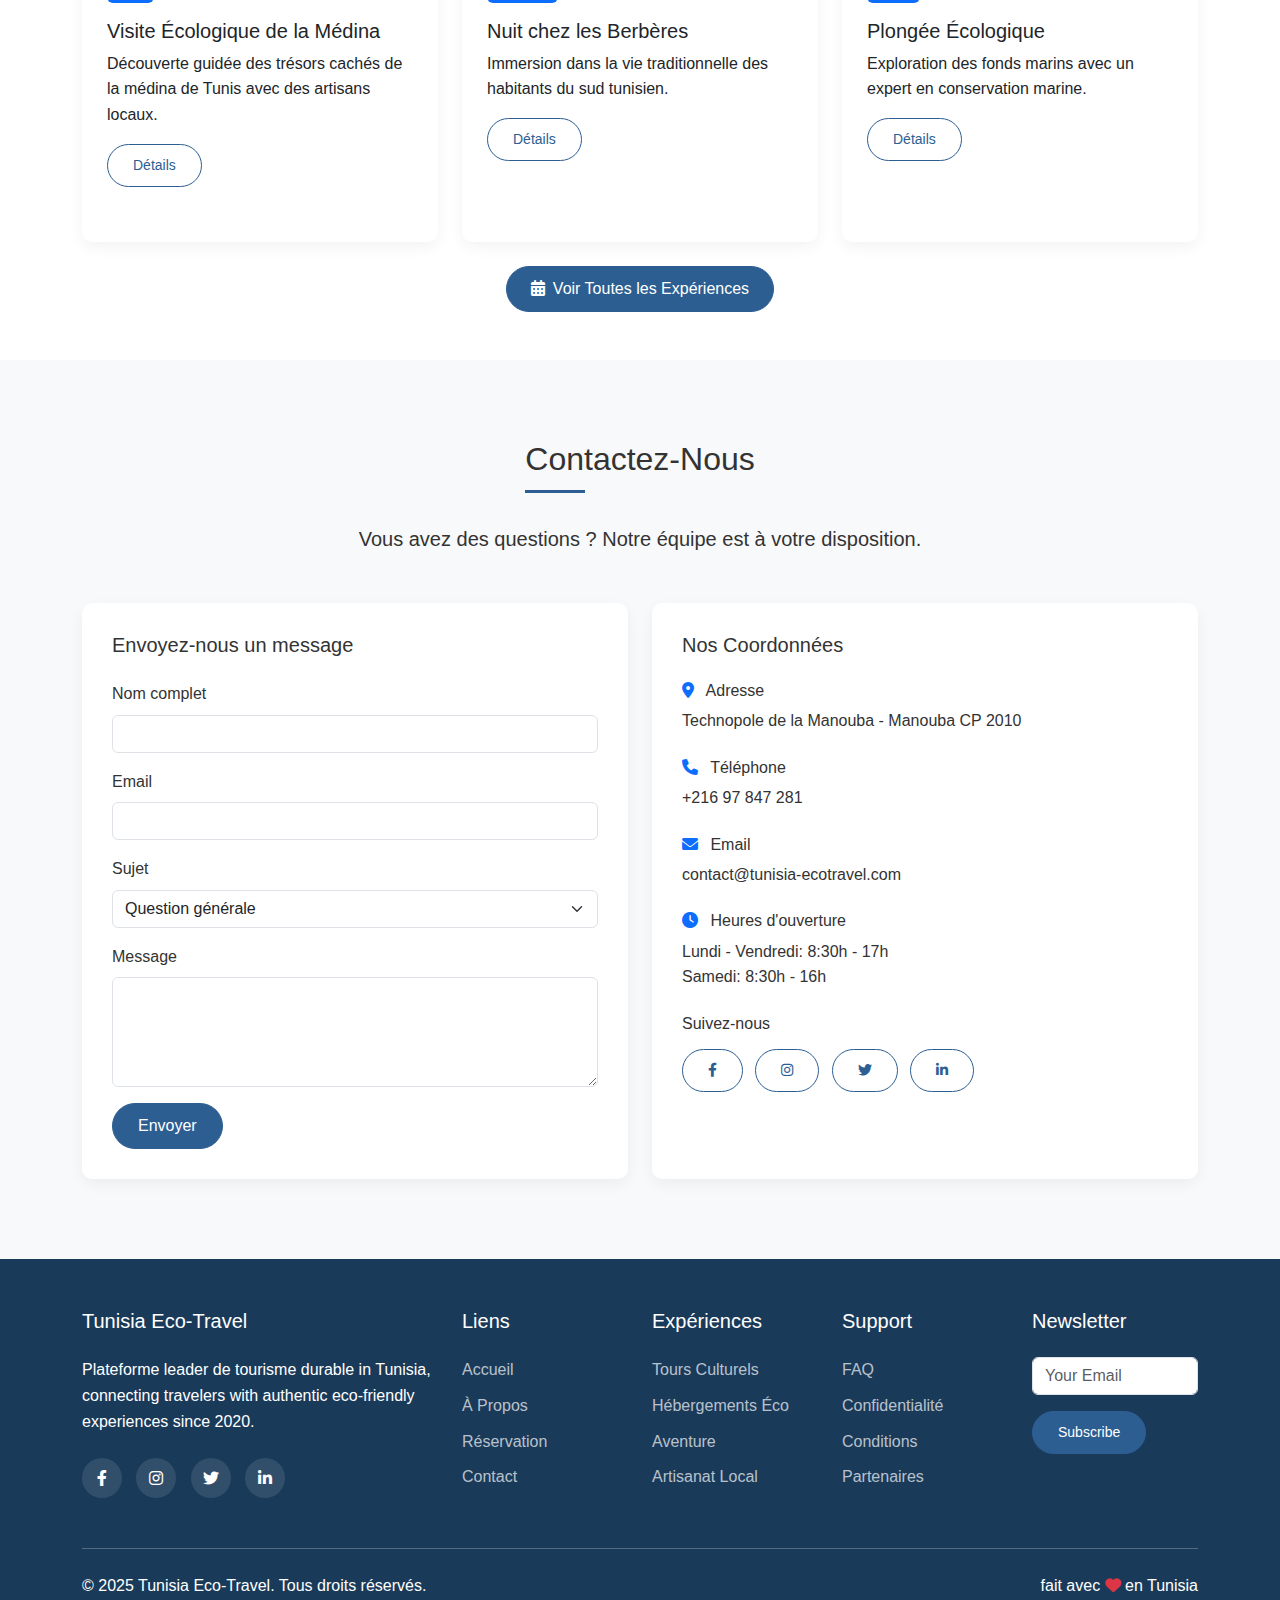
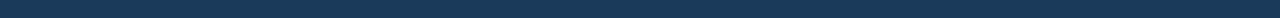
==== commit 491514cb: "Update index.html" ====
--- a/index.html
+++ b/index.html
@@ -72,7 +72,7 @@
             right: 0;
             width: 50%;
             height: 100%;
-            background: url('images/background.jpg') center/cover no-repeat;
+            background: url('background.jpg') center/cover no-repeat;
             opacity: 0.2;
         }
         
